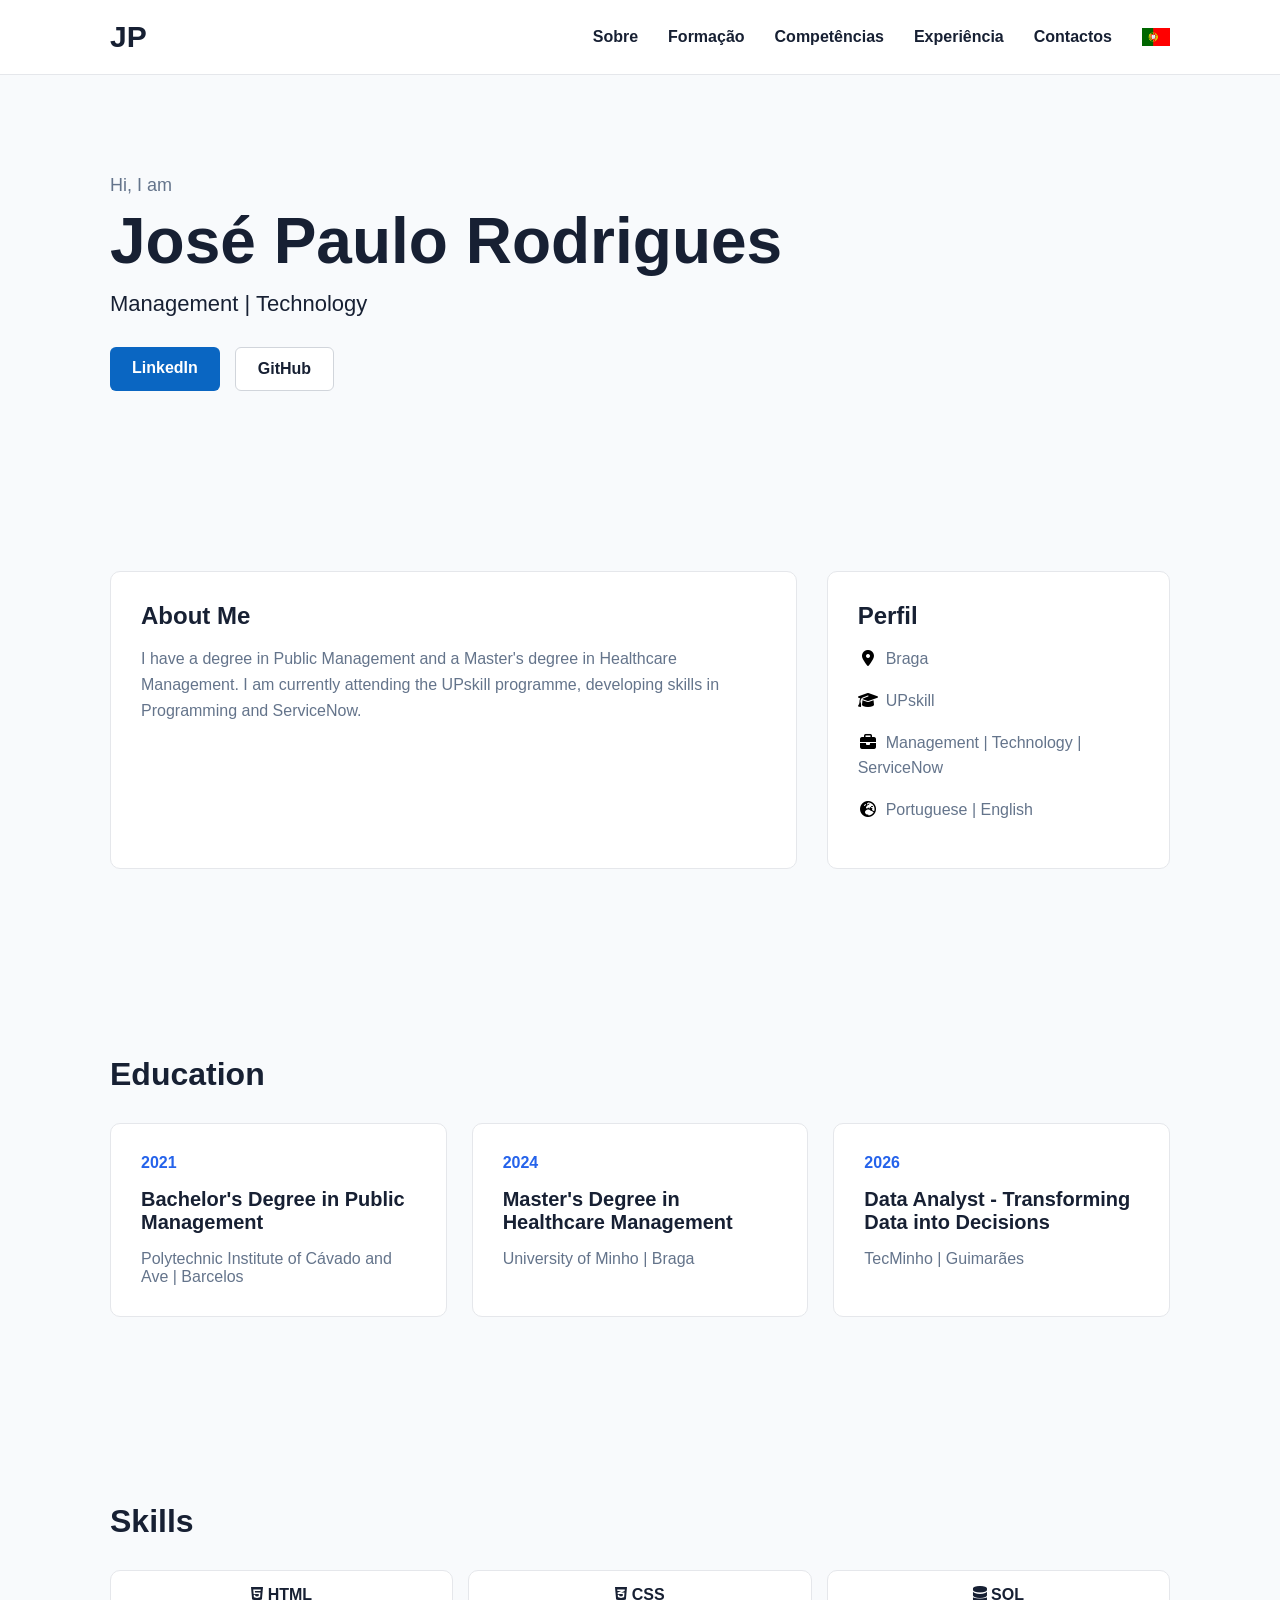
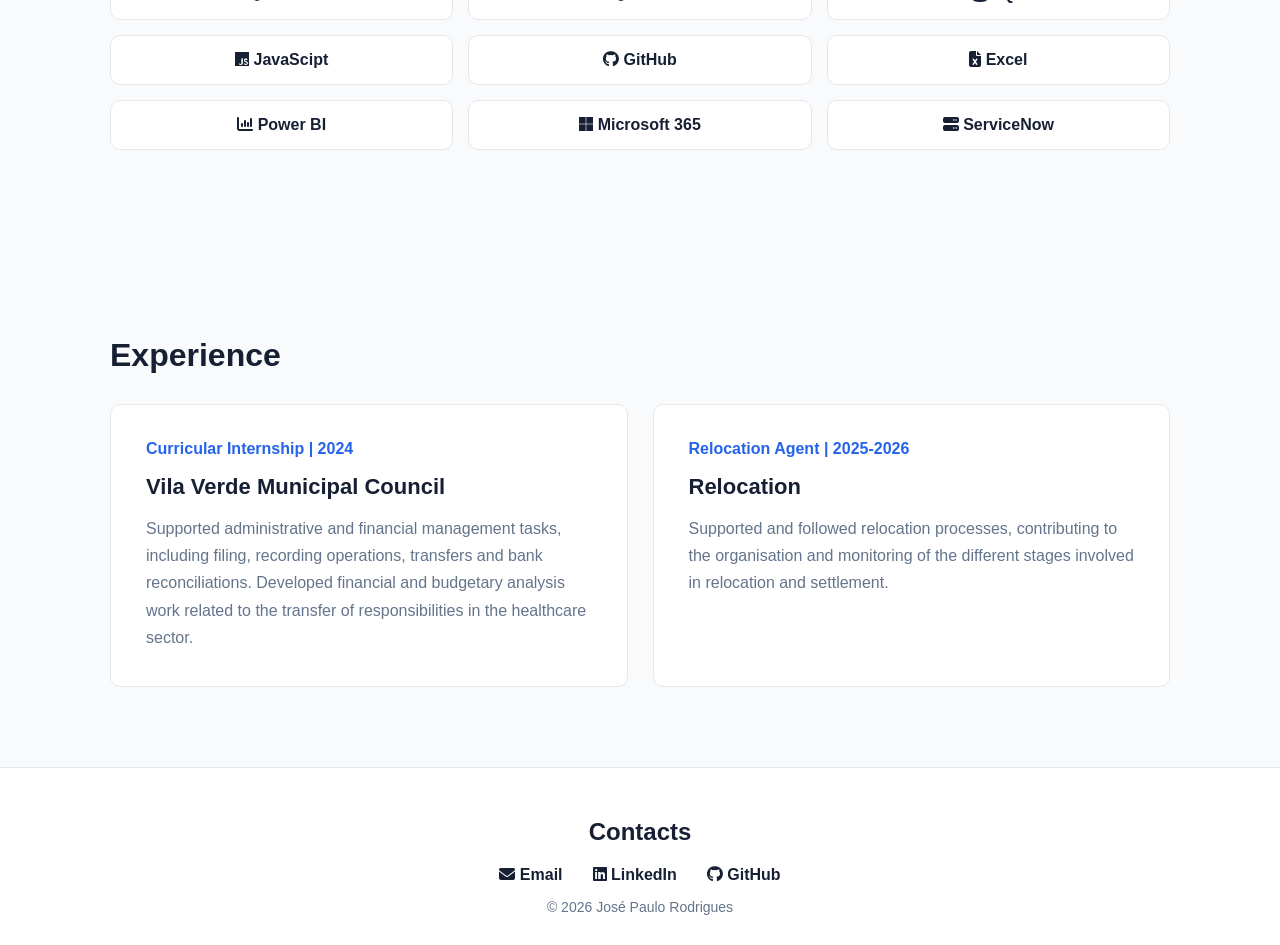
==== English.html @ 17ed0830 "Mudança Icons" ====
<!DOCTYPE html>
<html lang="en">
<head>
    <meta charset="UTF-8">
    <meta name="viewport" content="width=device-width, initial-scale=1.0">

    <title>José Paulo Rodrigues</title>

    <link rel="stylesheet" href="style.css">
    <link rel="stylesheet" href="https://cdnjs.cloudflare.com/ajax/libs/font-awesome/6.7.2/css/all.min.css">

</head>

<body>

    <header>

<nav>

    <a href="#inicio">JP</a>

    <input type="checkbox" id="menu-toggle">

    <label for="menu-toggle" class="menu-icon">
        <i class="fa-solid fa-bars"></i>
    </label>

    <div class="menu">

        <a href="#sobre">Sobre</a>
        <a href="#formacao">Formação</a>
        <a href="#competencias">Competências</a>
        <a href="#experiencia">Experiência</a>
        <a href="#contactos">Contactos</a>

        <a href="index.html">
            <img src="transferir.png" alt="English">
        </a>

    </div>

</nav>

    </header>

    <main>

        <section id="inicio"> <!-- Introduction -->

            <p>Hi, I am</p>

            <h1>José Paulo Rodrigues</h1>

            <p>Management | Technology</p>

            <div>
                <a href="https://www.linkedin.com/in/paulo-rodrigues-025844233/">LinkedIn</a>
                <a href="https://github.com/josepaulorodrigues111-dotcom">GitHub</a>
            </div>

        </section>


        <!-- About -->

        <section id="sobre">

            <div>
                <h2>About Me</h2>

                <p>
                    I have a degree in Public Management and a Master's degree in
                    Healthcare Management. I am currently attending the UPskill
                    programme, developing skills in Programming and ServiceNow.
                </p>
            </div>

            <div>
                 <h2>Perfil</h2>

                    <p><i class="fa-solid fa-location-dot"></i>Braga</p>
                    <p><i class="fa-solid fa-graduation-cap"></i>UPskill</p>
                    <p><i class="fa-solid fa-briefcase"></i>Management | Technology | ServiceNow</p>
                    <p><i class="fa-solid fa-earth-europe"></i>Portuguese | English</p>

            </div>

        </section>


        <!-- Education -->

        <section id="formacao">

            <h2>Education</h2>

            <div>

                <article>
                    <p>2021</p>
                    <h3>Bachelor's Degree in Public Management</h3>
                    <p>Polytechnic Institute of Cávado and Ave | Barcelos</p>
                </article>

                <article>
                    <p>2024</p>
                    <h3>Master's Degree in Healthcare Management</h3>
                    <p>University of Minho | Braga</p>
                </article>

                <article>
                    <p>2026</p>
                    <h3>Data Analyst - Transforming Data into Decisions</h3>
                    <p>TecMinho | Guimarães</p>
                </article>

            </div>

        </section>


        <!-- Skills -->

        <section id="competencias">

            <h2>Skills</h2>

            <div>

            <span><i class="fa-brands fa-html5"></i> HTML</span>

            <span><i class="fa-brands fa-css3-alt"></i> CSS</span>

            <span><i class="fa-solid fa-database"></i> SQL</span>

            <span><i class="fa-brands fa-js"></i> JavaScipt</span>

            <span><i class="fa-brands fa-github"></i> GitHub</span>

            <span><i class="fa-solid fa-file-excel"></i> Excel</span>

            <span><i class="fa-solid fa-chart-column"></i> Power BI</span>

            <span><i class="fa-brands fa-microsoft"></i> Microsoft 365</span>

            <span><i class="fa-solid fa-server"></i> ServiceNow</span>
               
                

            </div>

        </section>


        <!-- Experience -->

        <section id="experiencia">

            <h2>Experience</h2>

            <div>

                <article>
                    <p>Curricular Internship | 2024</p>
                    <h3>Vila Verde Municipal Council</h3>

                    <p>
                        Supported administrative and financial management tasks,
                        including filing, recording operations, transfers and
                        bank reconciliations. Developed financial and budgetary
                        analysis work related to the transfer of responsibilities
                        in the healthcare sector.
                    </p>
                </article>

                <article>
                    <p>Relocation Agent | 2025-2026</p>
                    <h3>Relocation</h3>

                    <p>
                        Supported and followed relocation processes, contributing
                        to the organisation and monitoring of the different stages
                        involved in relocation and settlement.
                    </p>
                </article>

            </div>

        </section>

    </main>


    <footer id="contactos">

        <h2>Contacts</h2>

       <div>
        <a href="mailto:josepaulorodrigues111@gmail.com">
             <i class="fa-solid fa-envelope"></i>
             Email
        </a>
        <a href="https://www.linkedin.com/in/paulo-rodrigues-025844233/">
            <i class="fa-brands fa-linkedin"></i>
            LinkedIn
        </a>

        <a href="https://github.com/josepaulorodrigues111-dotcom">
            <i class="fa-brands fa-github"></i>
            GitHub
        </a>
    </div>

        <p>© 2026 José Paulo Rodrigues</p>

    </footer>

</body>
</html>
---- style.css ----
/* CONFIGURAÇÕES GERAIS */

* {
    box-sizing: border-box;
}

html {
    scroll-behavior: smooth;
}

body {
    margin: 0;
    font-family: Arial, sans-serif;
    background-color: #f8fafc;
    color: #172033;
}


/* HEADER */

header {
    background-color: white;
    border-bottom: 1px solid #e5e7eb;
}

nav {
    width: 100%;
    max-width: 1100px;
    margin: auto;
    padding: 20px;

    display: flex;
    justify-content: space-between;
    align-items: center;
}

nav > a {
    color: #172033;
    font-size: 30px;
    text-decoration: none;
    font-weight: 700;
}

nav div {
    display: flex;
    gap: 30px;
    align-items: center;
}

nav div a {
    color: #172033;
    text-decoration: none;
    font-weight: 600;
}

nav div a:hover {
    color: #2563eb;
}

nav div img {
    width: 28px;
    height: auto;
    display: block;
}

nav div a:last-child img {
    transition: transform 0.2s;
}

nav div a:last-child img:hover {
    transform: scale(1.1);
}


/* MENU HAMBURGER */

#menu-toggle {
    display: none;
}

.menu-icon {
    display: none;
}


/* INÍCIO */

#inicio {
    width: 100%;
    max-width: 1100px;
    margin: auto;
    padding: 100px 20px;
}

#inicio > p:first-child {
    font-size: 18px;
    margin: 0 0 10px;
    color: #64748b;
}

#inicio h1 {
    font-size: clamp(42px, 6vw, 64px);
    margin: 0;
    line-height: 1.1;
}

#inicio h1 + p {
    font-size: 22px;
    color: #172033;
    margin: 15px 0 30px;
}

#inicio div {
    display: flex;
    gap: 15px;
    flex-wrap: wrap;
}

#inicio div a {
    text-decoration: none;
    padding: 12px 22px;
    border-radius: 6px;
    font-weight: 600;
}


/* LINKEDIN */

#inicio div a:first-child {
    background-color: #0A66C2;
    color: white;
}

#inicio div a:first-child:hover {
    background-color: #004182;
    color: white;
}


/* GITHUB */

#inicio div a:last-child {
    background-color: white;
    color: #172033;
    border: 1px solid #d1d5db;
}

#inicio div a:last-child:hover {
    border-color: #2563eb;
    color: #2563eb;
}


/* SOBRE MIM / PERFIL */

#sobre {
    width: 100%;
    max-width: 1100px;
    margin: auto;
    padding: 80px 20px;

    display: grid;
    grid-template-columns: 2fr 1fr;
    gap: 30px;
}

#sobre > div {
    background-color: white;
    padding: 30px;
    border: 1px solid #e5e7eb;
    border-radius: 10px;
}

#sobre h2 {
    margin-top: 0;
    font-size: 24px;
    margin-bottom: 15px;
}

#sobre p {
    color: #64748b;
    line-height: 1.6;
}

#sobre i {
    display: inline-block;
    width: 20px;
    margin-right: 8px;
    text-align: center;
    color: black;
}


/* FORMAÇÃO */

#formacao {
    width: 100%;
    max-width: 1100px;
    margin: auto;
    padding: 80px 20px;
}

#formacao > h2 {
    font-size: 32px;
    margin-bottom: 30px;
}

#formacao > div {
    display: grid;
    grid-template-columns: repeat(auto-fit, minmax(250px, 1fr));
    gap: 25px;
}

#formacao article {
    background-color: white;
    padding: 30px;
    border: 1px solid #e5e7eb;
    border-radius: 10px;
}

#formacao article p:first-child {
    color: #2563eb;
    font-weight: 600;
    margin-top: 0;
}

#formacao article h3 {
    font-size: 20px;
    margin: 10px 0;
}

#formacao article p:last-child {
    color: #64748b;
    margin-bottom: 0;
}


/* COMPETÊNCIAS */

#competencias {
    width: 100%;
    max-width: 1100px;
    margin: auto;
    padding: 80px 20px;
}

#competencias > h2 {
    font-size: 32px;
    margin-bottom: 30px;
}

#competencias > div {
    display: grid;
    grid-template-columns: repeat(3, 1fr);
    gap: 15px;
}

#competencias span {
    background-color: white;
    color: #172033;
    padding: 15px;
    border-radius: 10px;
    font-weight: 600;
    text-align: center;
    border: 1px solid #e5e7eb;
}


/* EXPERIÊNCIA */

#experiencia {
    width: 100%;
    max-width: 1100px;
    margin: auto;
    padding: 80px 20px;
}

#experiencia > h2 {
    font-size: 32px;
    margin-bottom: 30px;
}

#experiencia > div {
    display: grid;
    grid-template-columns: repeat(auto-fit, minmax(300px, 1fr));
    gap: 25px;
}

#experiencia article {
    background-color: white;
    padding: 35px;
    border-radius: 10px;
    border: 1px solid #e5e7eb;
}

#experiencia article p:first-child {
    color: #2563eb;
    font-weight: 600;
    margin-top: 0;
}

#experiencia article h3 {
    font-size: 22px;
    margin: 10px 0 15px;
}

#experiencia article p:last-child {
    color: #64748b;
    font-size: 16px;
    line-height: 1.7;
    margin: 0;
}


/* FOOTER */

footer {
    background-color: white;
    border-top: 1px solid #e5e7eb;
    padding: 30px 20px;
    text-align: center;
}

footer > div {
    display: flex;
    justify-content: center;
    gap: 30px;
    margin-bottom: 15px;
    flex-wrap: wrap;
}

footer a {
    color: #172033;
    text-decoration: none;
    font-weight: 600;
}

footer a:hover {
    color: #2563eb;
}

footer p {
    color: #64748b;
    margin: 0;
    font-size: 14px;
}


/* RESPONSIVO */

@media (max-width: 768px) {

    /* HEADER */

    nav {
        padding: 20px;
    }

    /* Mostra o botão hamburger */

    .menu-icon {
        display: block;
        font-size: 25px;
        cursor: pointer;
    }

    /* Esconde o menu inicialmente */

    nav .menu {
        display: none;

        position: absolute;
        top: 70px;
        right: 20px;

        background-color: white;
        padding: 20px;

        border: 1px solid #e5e7eb;
        border-radius: 10px;

        flex-direction: column;
        gap: 20px;
    }

    /* Mostra o menu quando o checkbox está selecionado */

    #menu-toggle:checked ~ .menu {
        display: flex;
    }


    /* INÍCIO */

    #inicio {
        padding: 60px 20px;
    }

    #inicio h1 {
        font-size: clamp(38px, 10vw, 50px);
    }


    /* SOBRE */

    #sobre {
        padding: 50px 20px;
        grid-template-columns: 1fr;
    }


    /* FORMAÇÃO */

    #formacao {
        padding: 50px 20px;
    }


    /* COMPETÊNCIAS */

    #competencias {
        padding: 50px 20px;
    }

    #competencias > div {
        grid-template-columns: 1fr;
    }


    /* EXPERIÊNCIA */

    #experiencia {
        padding: 50px 20px;
    }


    /* FOOTER */

    footer {
        padding: 30px 20px;
    }
}
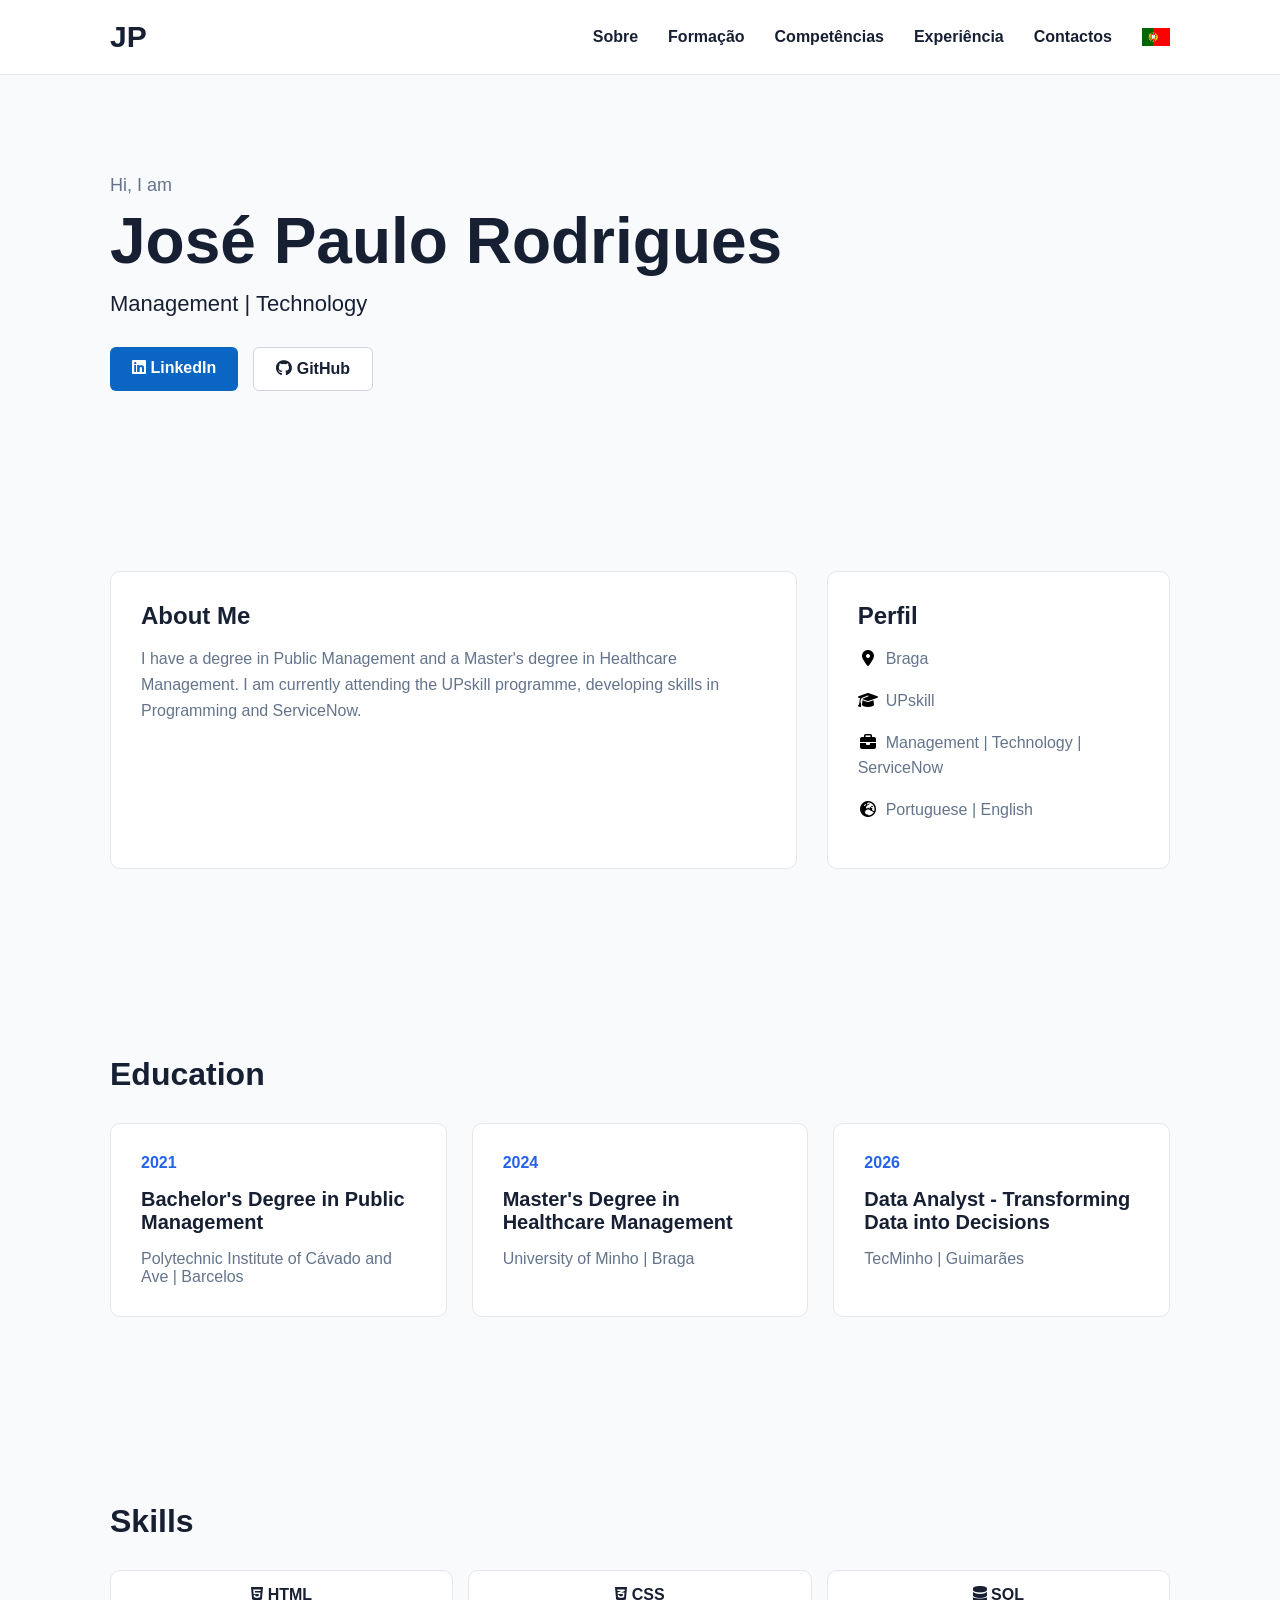
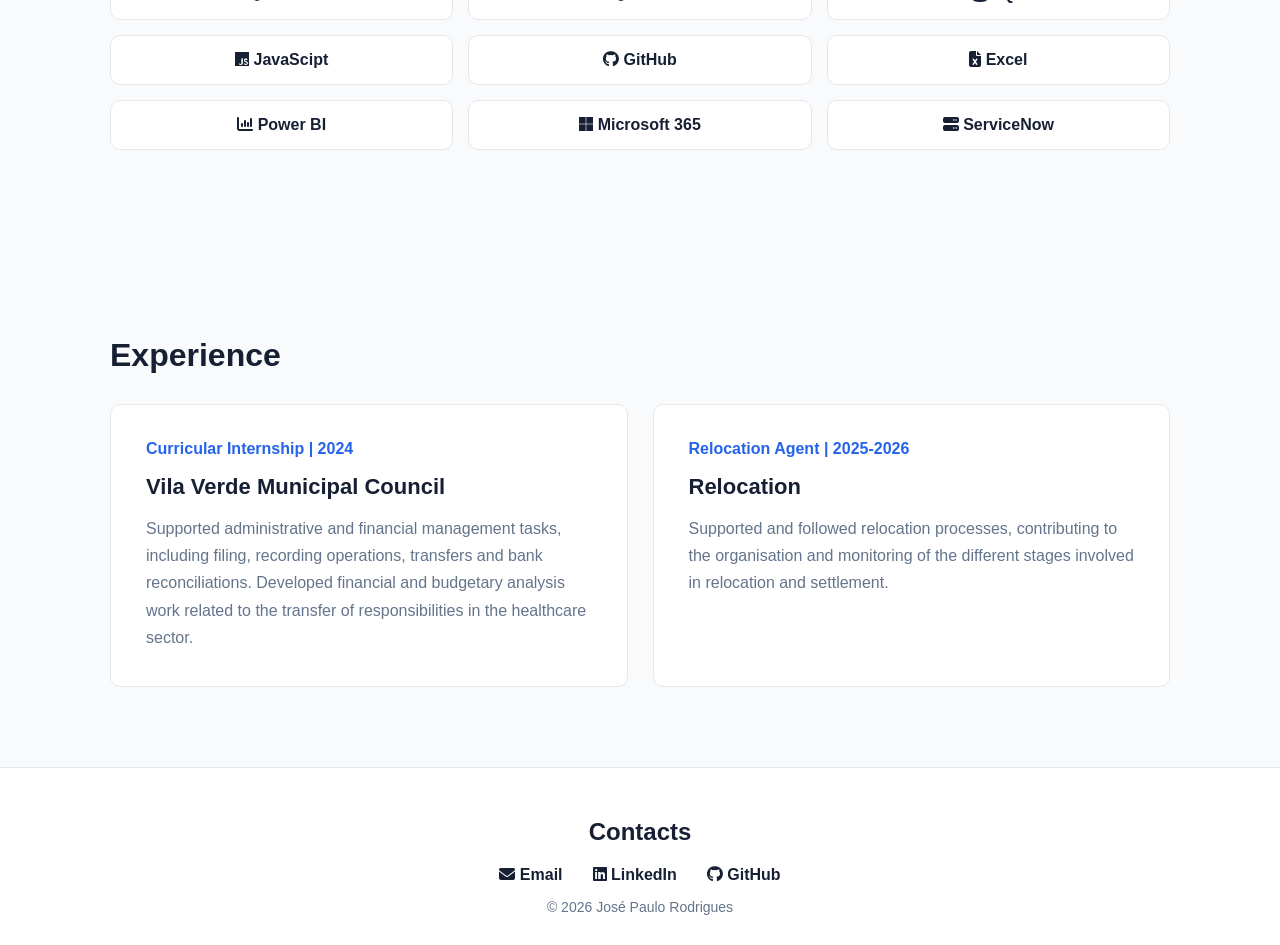
==== commit d7932a81: "Corração Icons Enlish.html" ====
--- a/English.html
+++ b/English.html
@@ -4,7 +4,7 @@
     <meta charset="UTF-8">
     <meta name="viewport" content="width=device-width, initial-scale=1.0">
 
-    <title>José Paulo Rodrigues</title>
+    <title>Curriculum | José Paulo Rodrigues</title>
 
     <link rel="stylesheet" href="style.css">
     <link rel="stylesheet" href="https://cdnjs.cloudflare.com/ajax/libs/font-awesome/6.7.2/css/all.min.css">
@@ -53,10 +53,17 @@
 
             <p>Management | Technology</p>
 
-            <div>
-                <a href="https://www.linkedin.com/in/paulo-rodrigues-025844233/">LinkedIn</a>
-                <a href="https://github.com/josepaulorodrigues111-dotcom">GitHub</a>
-            </div>
+             <div>
+                <a href="https://www.linkedin.com/in/paulo-rodrigues-025844233/" target="_blank">
+                <i class="fa-brands fa-linkedin"></i>
+                LinkedIn
+                </a>
+
+                <a href="https://github.com/josepaulorodrigues111-dotcom" target="_blank">
+                <i class="fa-brands fa-github"></i>
+                GitHub
+                </a>
+    </div>
 
         </section>
 
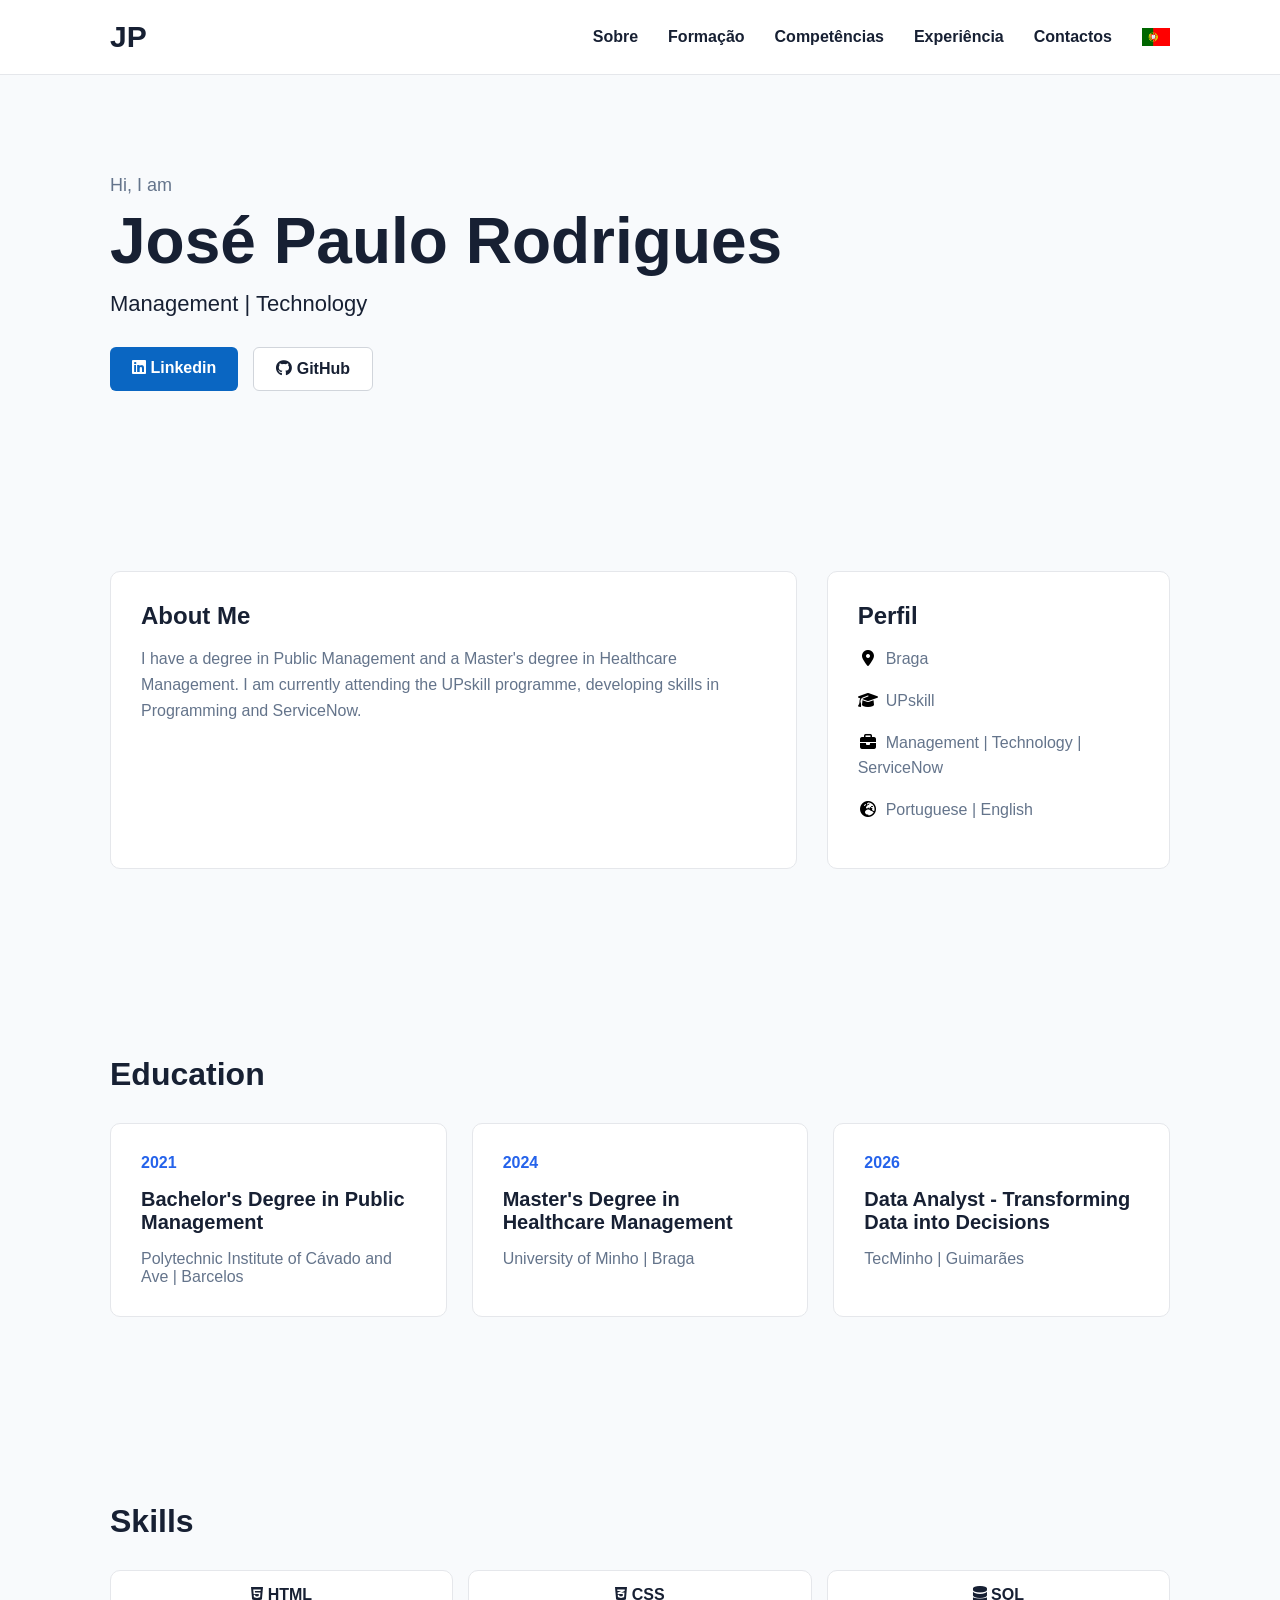
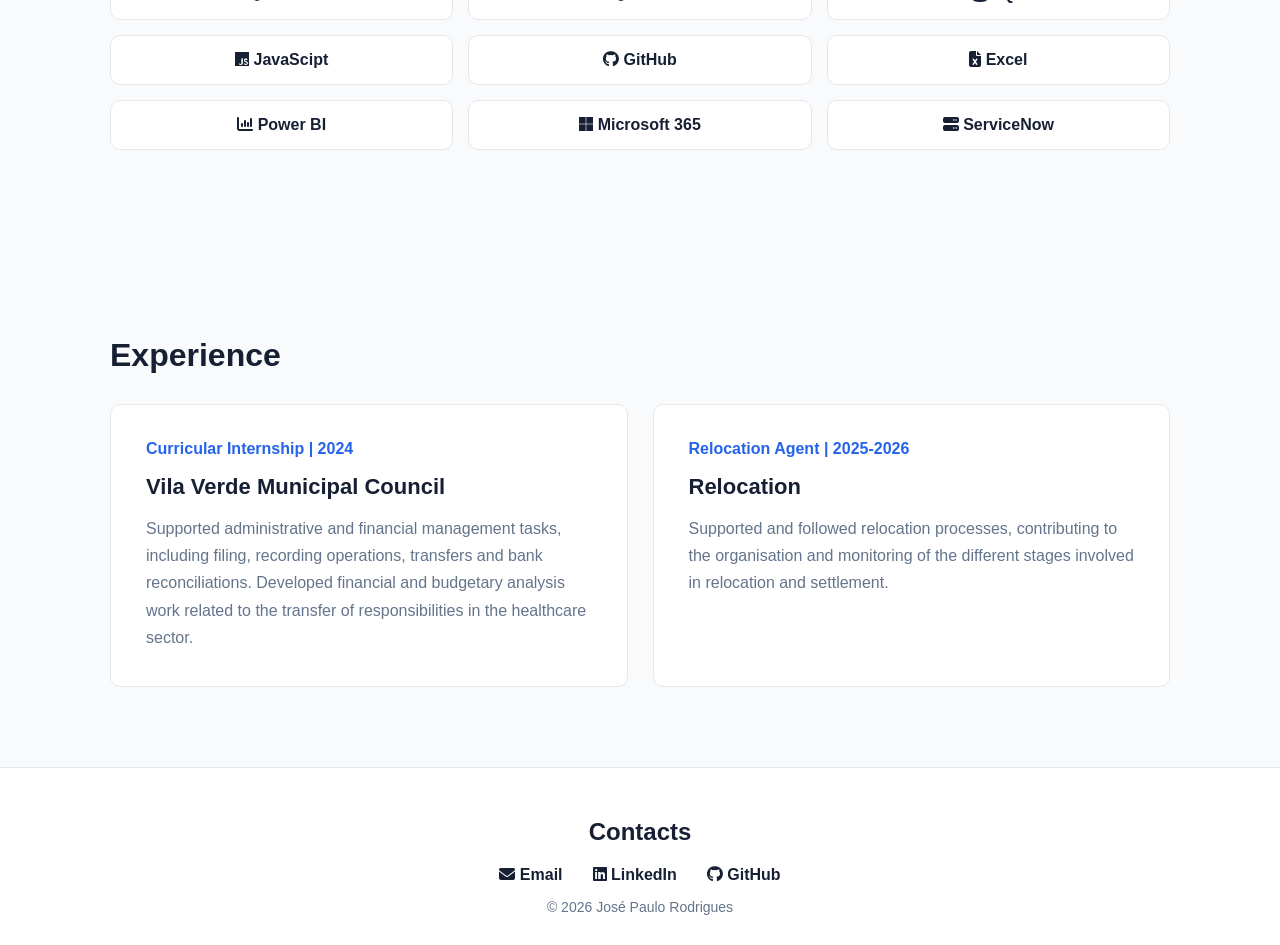
==== commit bd3aa943: "mais correções" ====
--- a/English.html
+++ b/English.html
@@ -56,7 +56,7 @@
              <div>
                 <a href="https://www.linkedin.com/in/paulo-rodrigues-025844233/" target="_blank">
                 <i class="fa-brands fa-linkedin"></i>
-                LinkedIn
+                Linkedin
                 </a>
 
                 <a href="https://github.com/josepaulorodrigues111-dotcom" target="_blank">
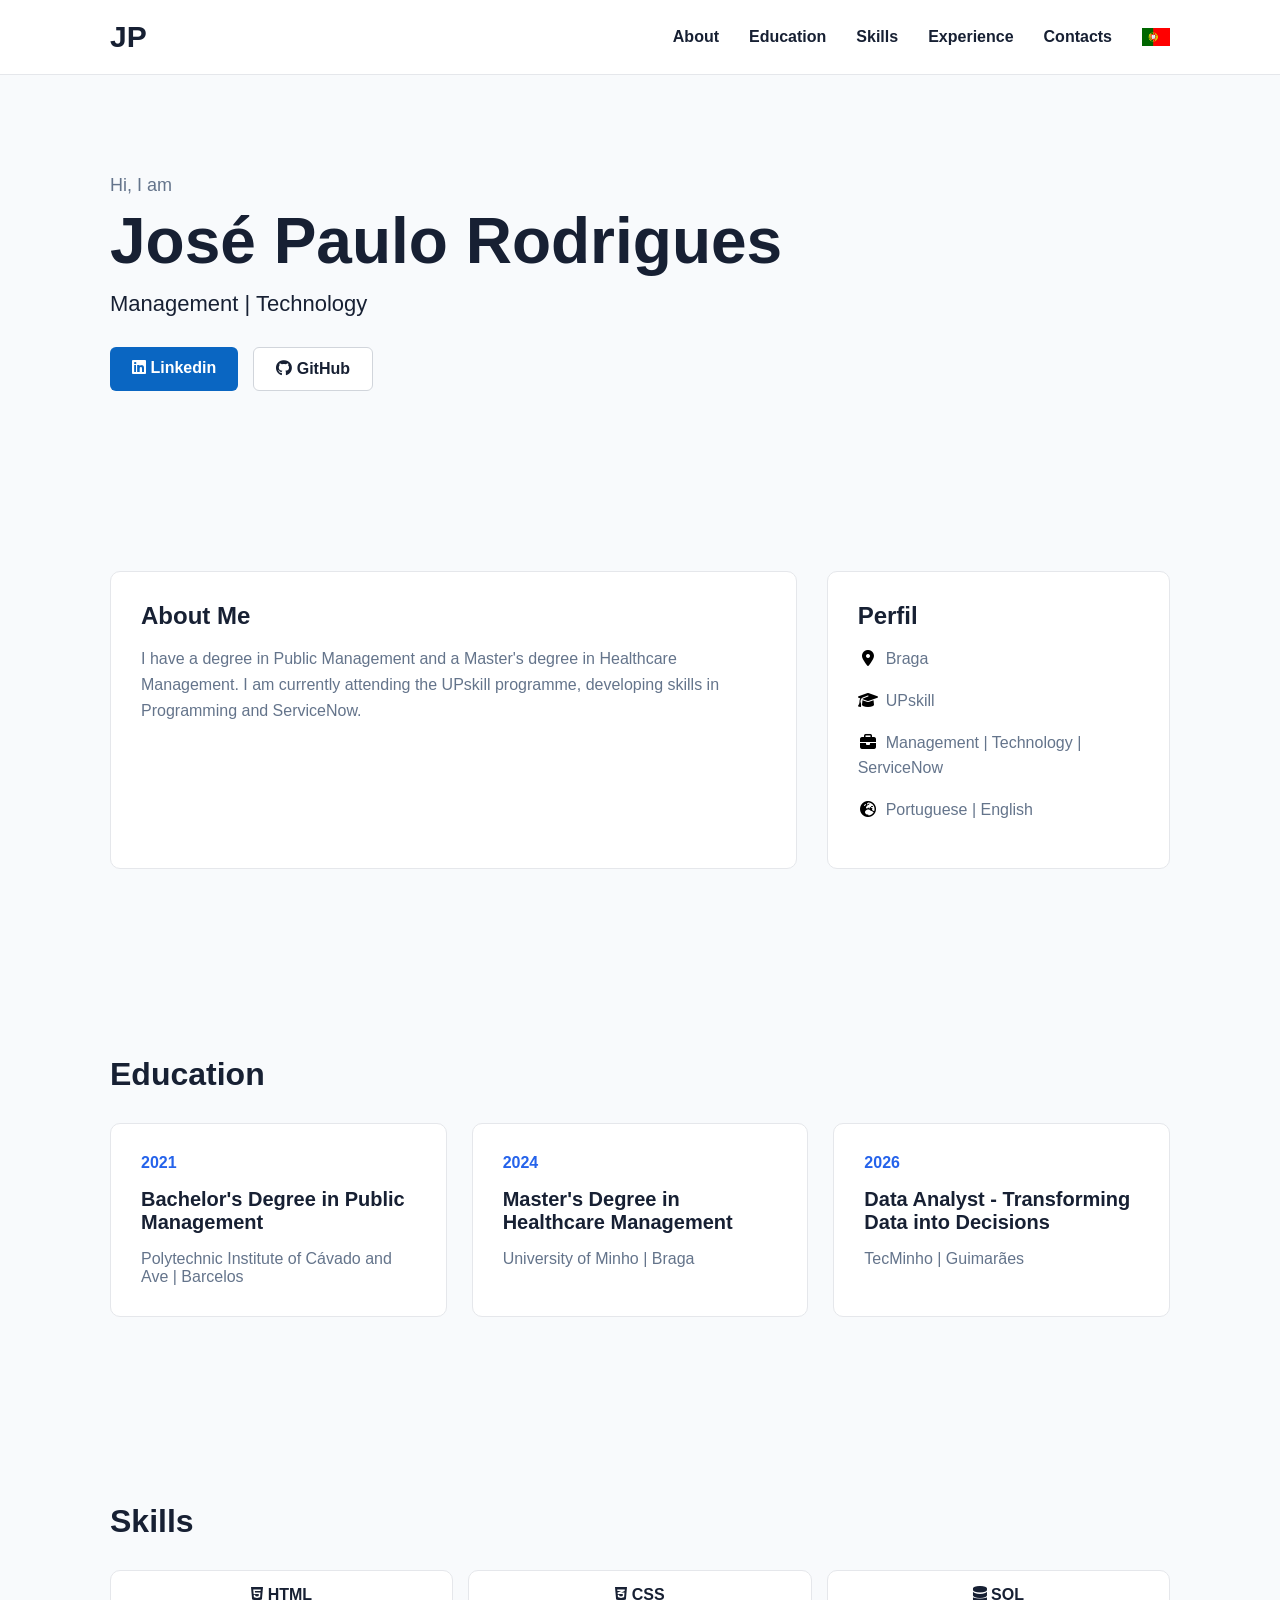
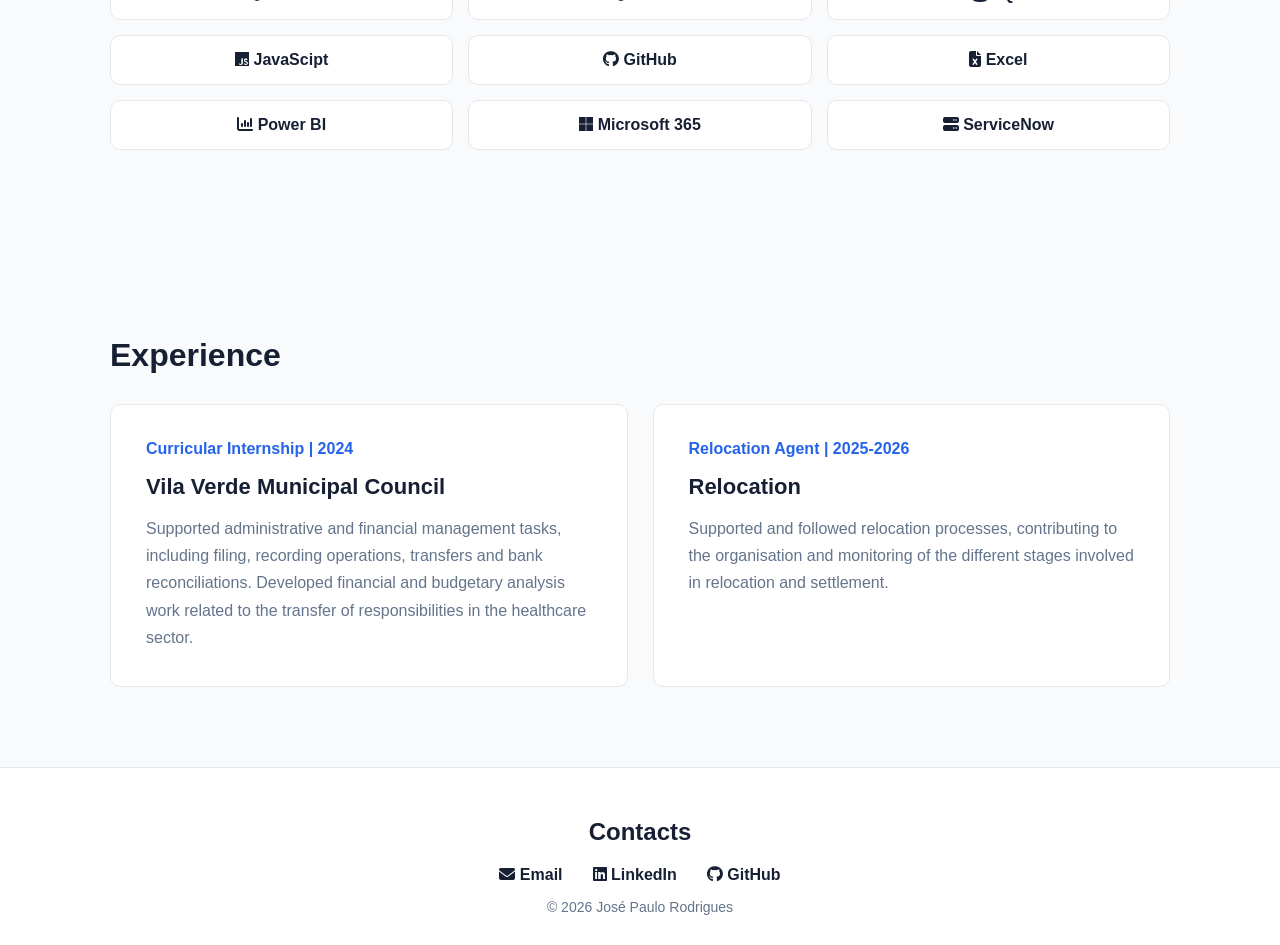
==== commit e9e79105: "Correção Nav English" ====
--- a/English.html
+++ b/English.html
@@ -27,11 +27,11 @@
 
     <div class="menu">
 
-        <a href="#sobre">Sobre</a>
-        <a href="#formacao">Formação</a>
-        <a href="#competencias">Competências</a>
-        <a href="#experiencia">Experiência</a>
-        <a href="#contactos">Contactos</a>
+        <a href="#sobre">About</a>
+        <a href="#formacao">Education</a>
+        <a href="#competencias">Skills</a>
+        <a href="#experiencia">Experience</a>
+        <a href="#contactos">Contacts</a>
 
         <a href="index.html">
             <img src="transferir.png" alt="English">
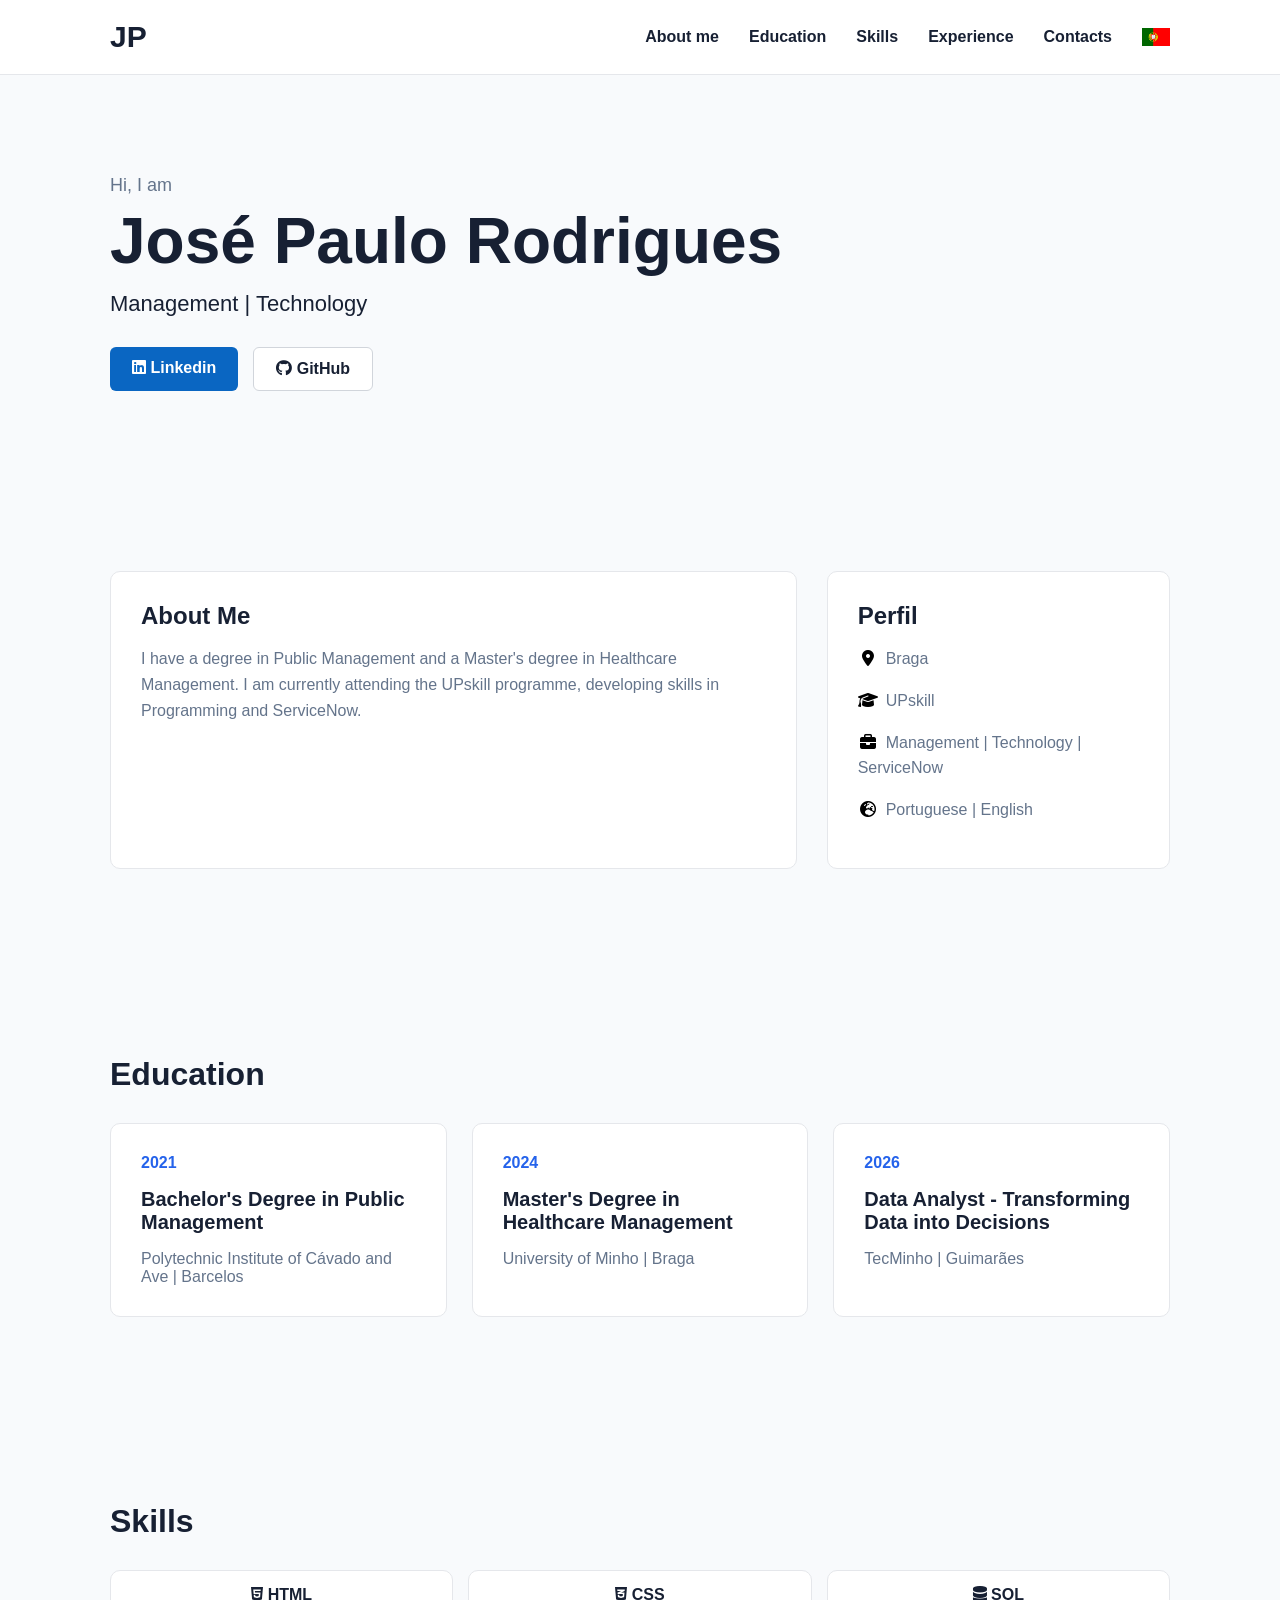
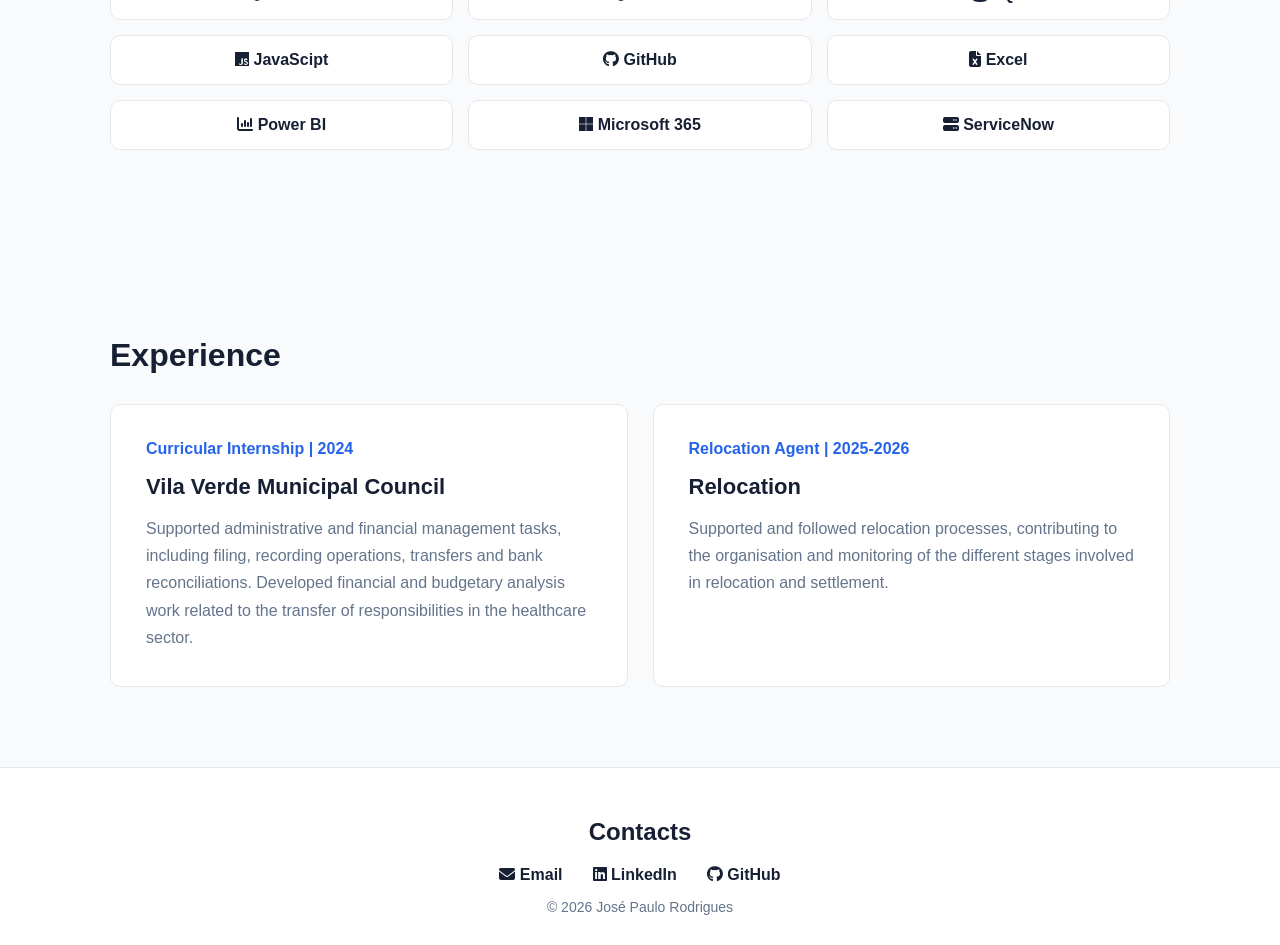
==== commit 6a1e3ae0: "Correção nav" ====
--- a/English.html
+++ b/English.html
@@ -27,7 +27,7 @@
 
     <div class="menu">
 
-        <a href="#sobre">About</a>
+        <a href="#sobre">About me</a>
         <a href="#formacao">Education</a>
         <a href="#competencias">Skills</a>
         <a href="#experiencia">Experience</a>
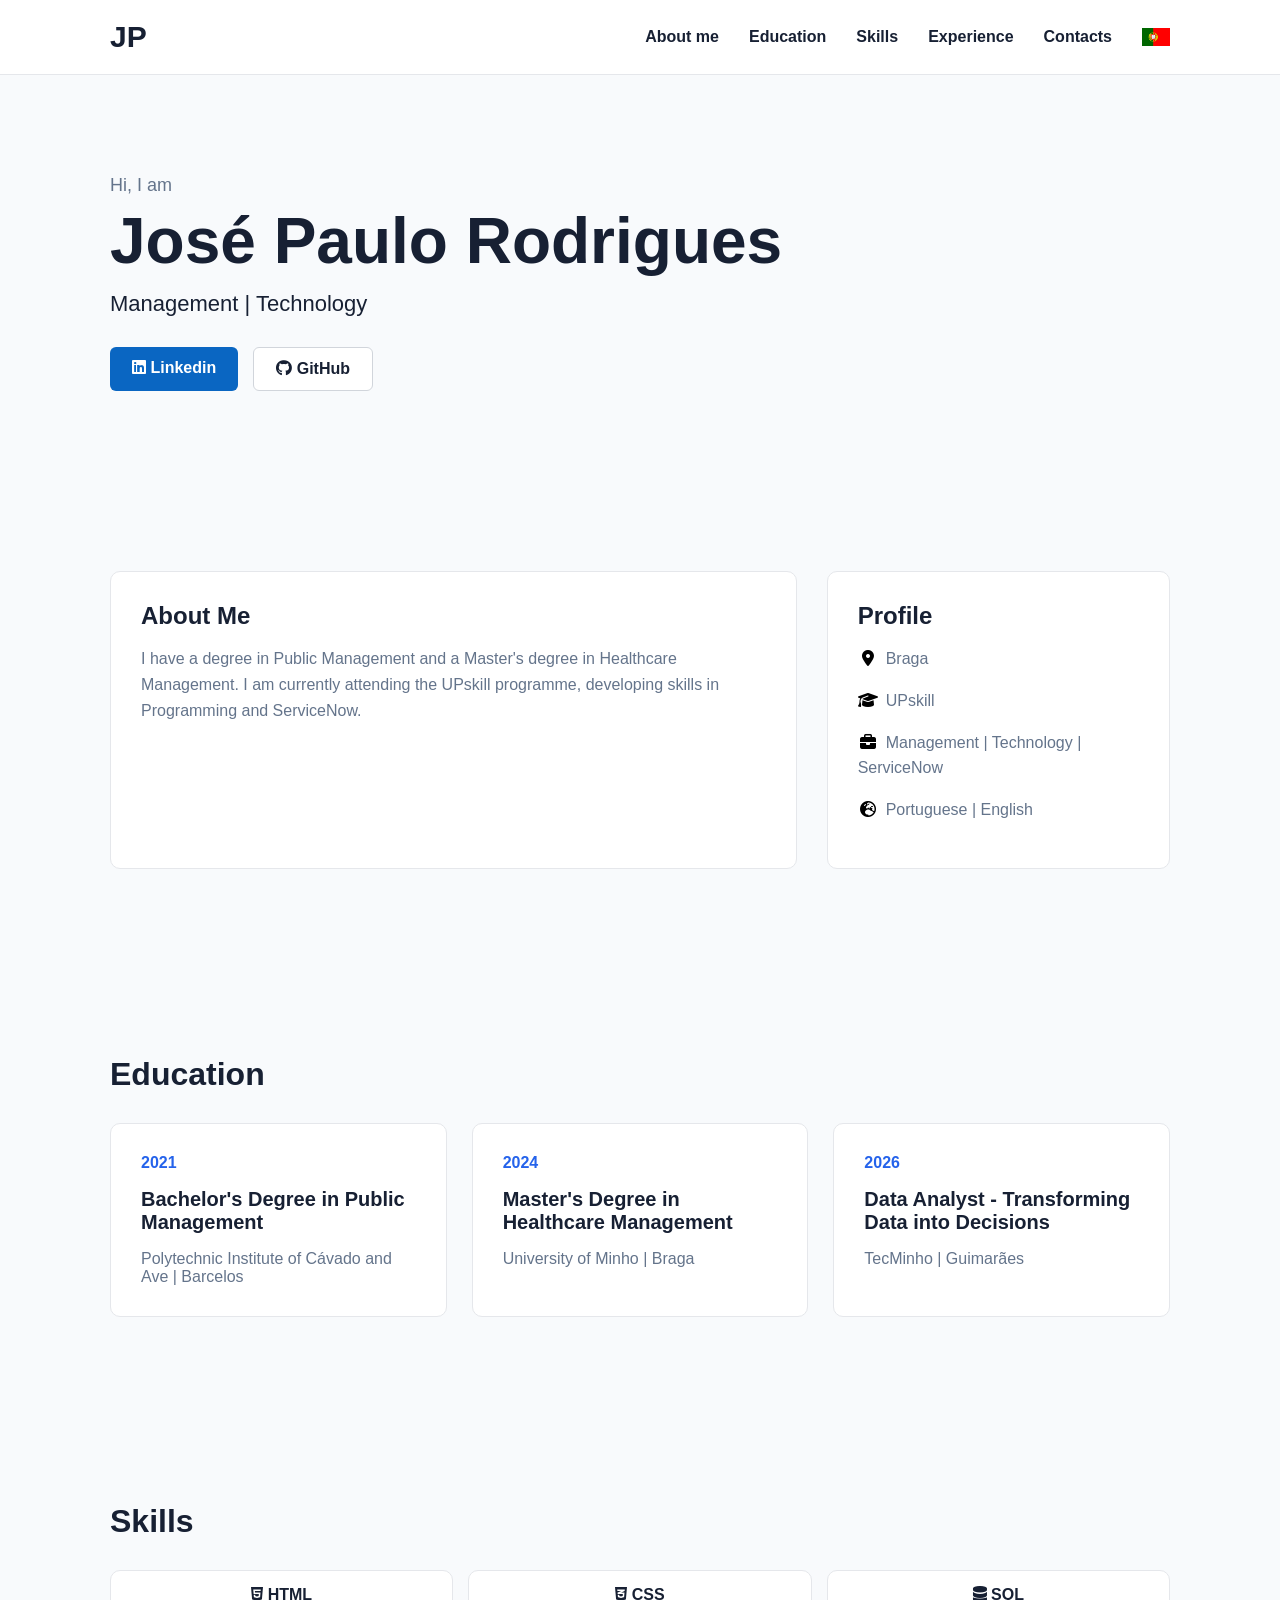
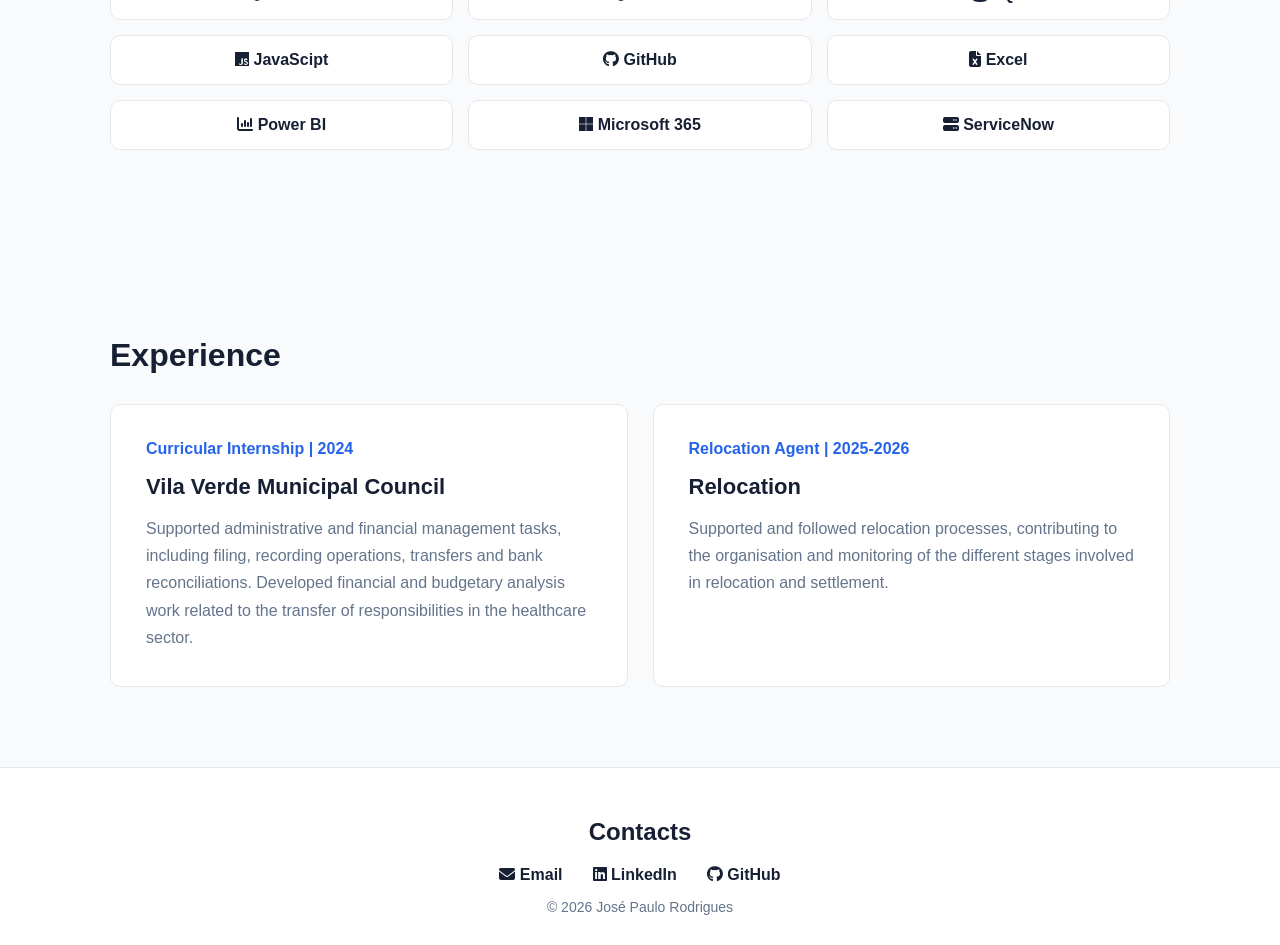
==== commit 20e76b6e: "Correções" ====
--- a/English.html
+++ b/English.html
@@ -83,7 +83,7 @@
             </div>
 
             <div>
-                 <h2>Perfil</h2>
+                 <h2>Profile</h2>
 
                     <p><i class="fa-solid fa-location-dot"></i>Braga</p>
                     <p><i class="fa-solid fa-graduation-cap"></i>UPskill</p>
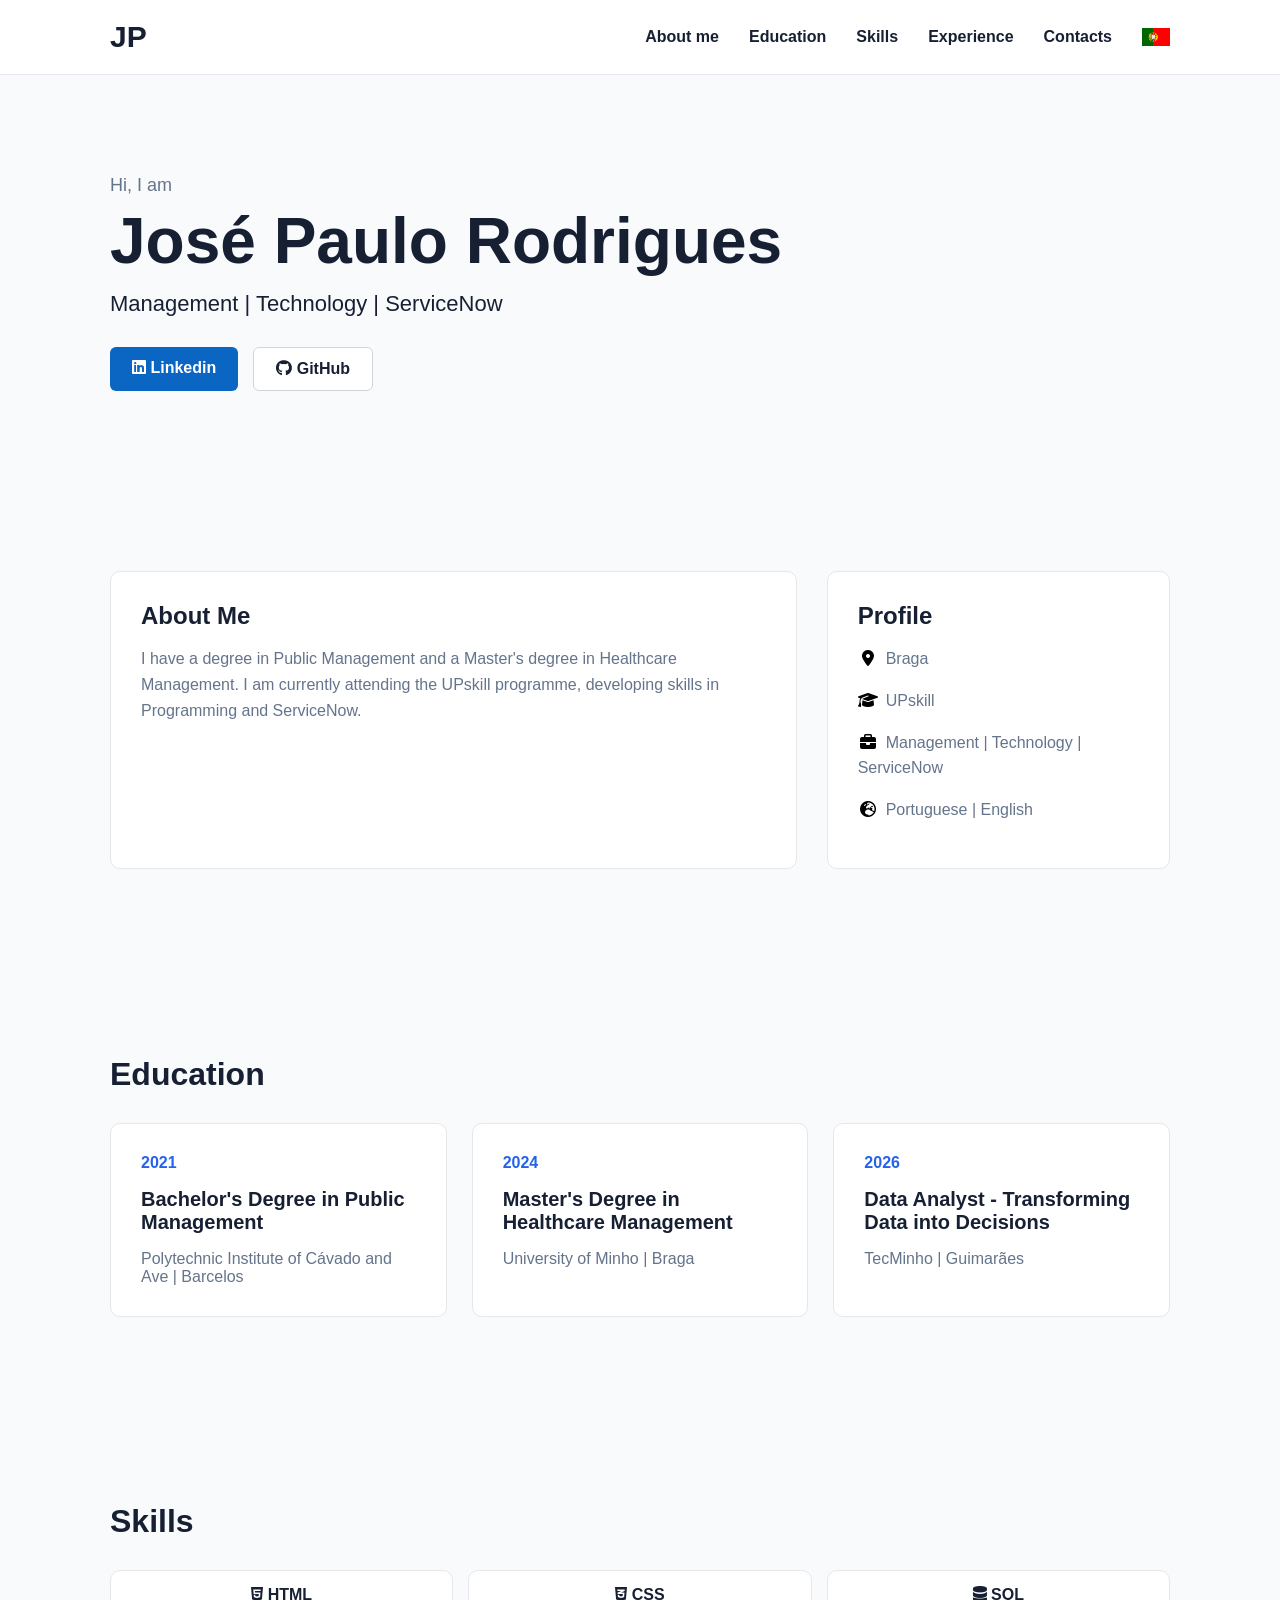
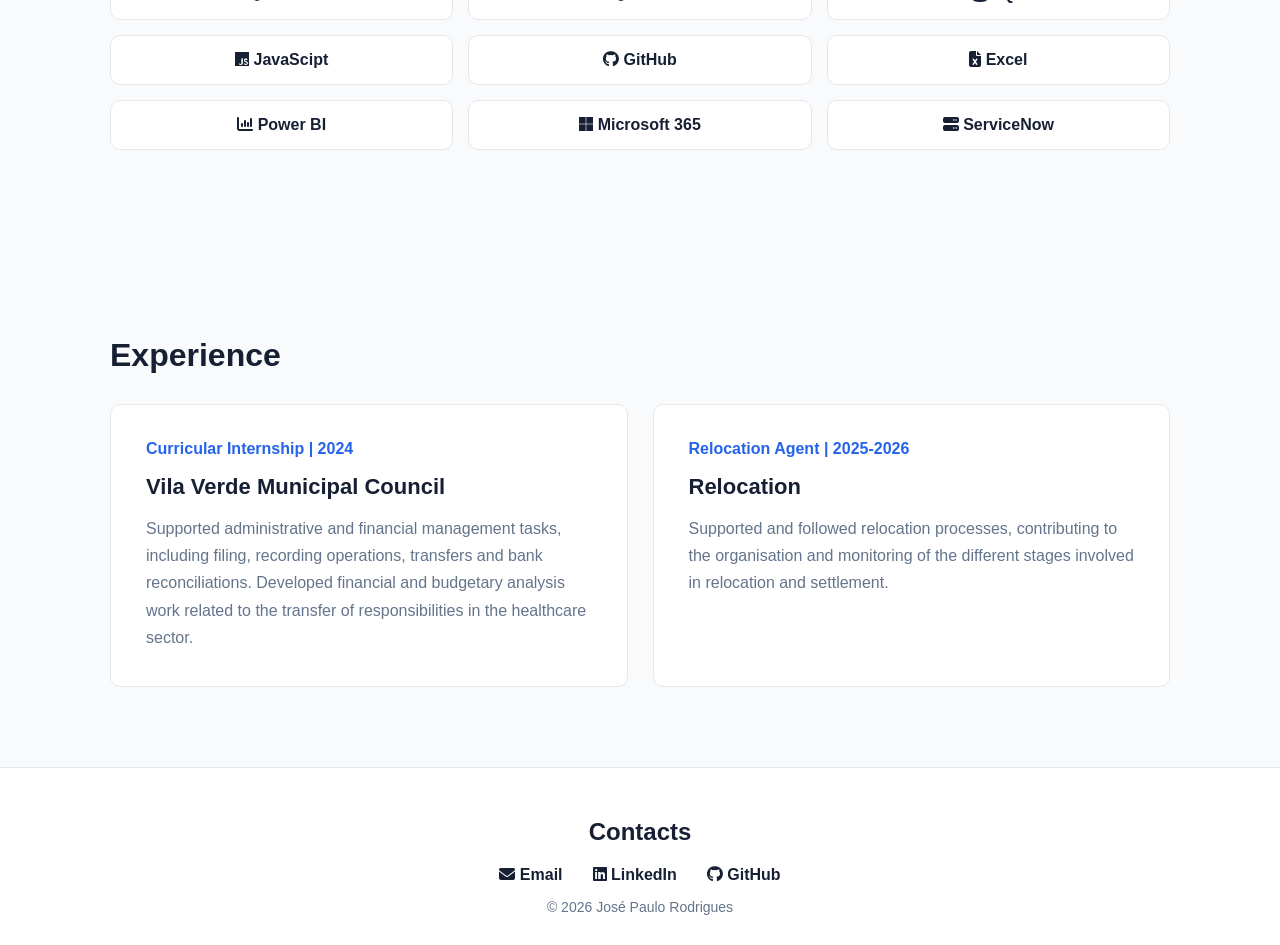
==== commit d3561299: "Correções hiro" ====
--- a/English.html
+++ b/English.html
@@ -51,7 +51,7 @@
 
             <h1>José Paulo Rodrigues</h1>
 
-            <p>Management | Technology</p>
+            <p>Management | Technology | ServiceNow</p>
 
              <div>
                 <a href="https://www.linkedin.com/in/paulo-rodrigues-025844233/" target="_blank">
